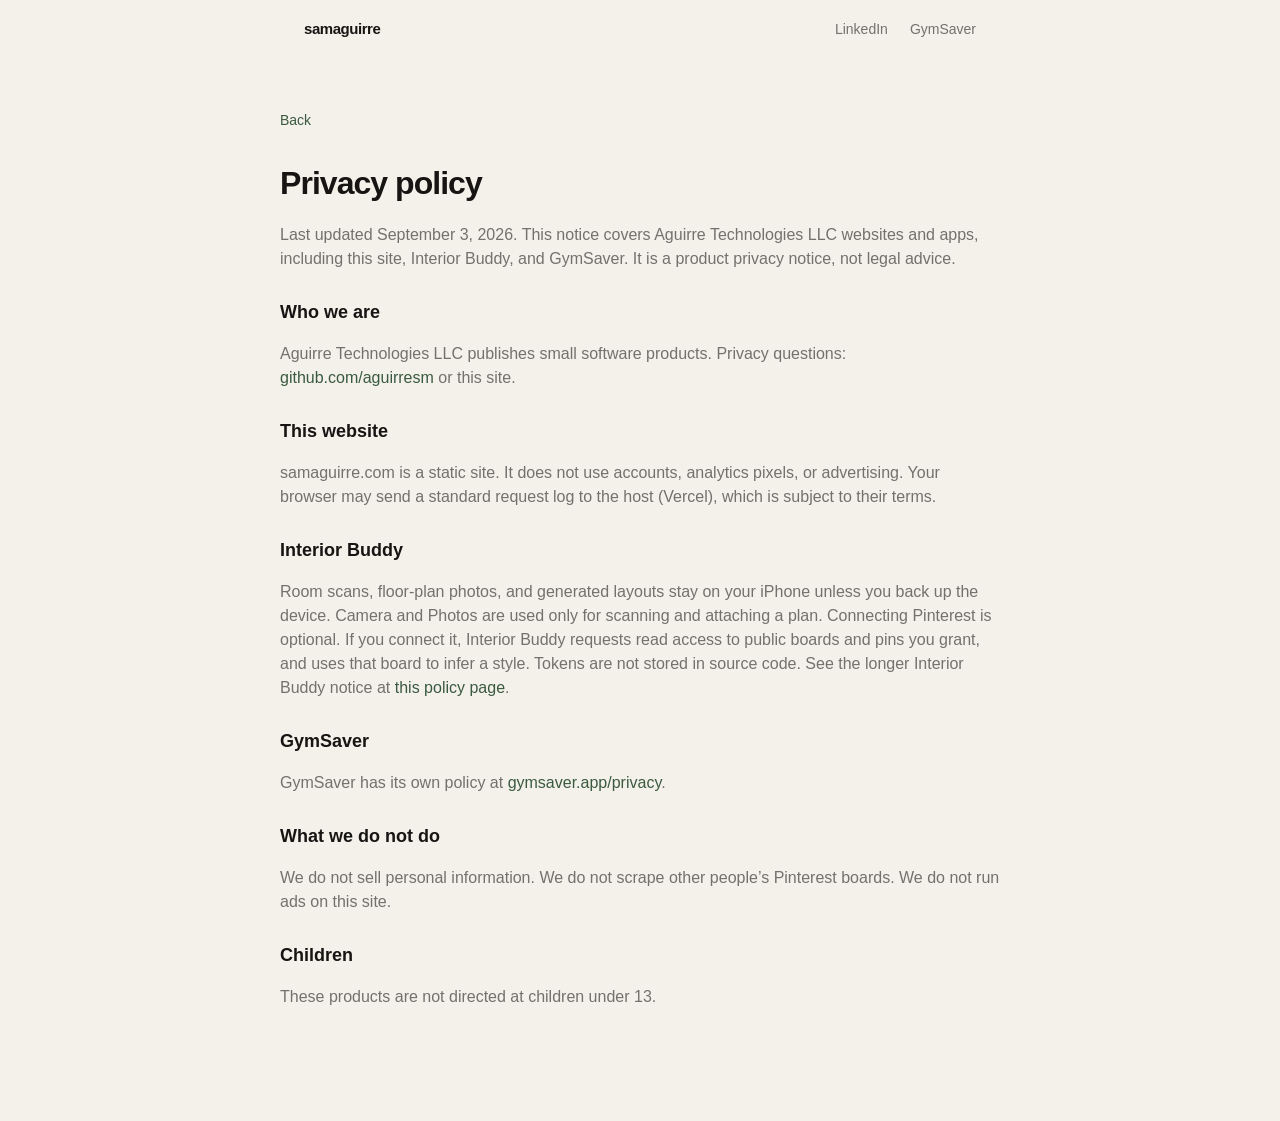
==== privacy.html @ 6a63ad79 "Replace the broken docs template with a live personal site. samaguirre.com was serving a crashing Ne" ====
<!DOCTYPE html>
<html lang="en">
<head>
<meta charset="UTF-8" />
<meta name="viewport" content="width=device-width, initial-scale=1" />
<title>Privacy · samaguirre</title>
<meta name="description" content="Privacy policy for Aguirre Technologies products, including Interior Buddy and GymSaver." />
<link rel="canonical" href="https://www.samaguirre.com/privacy" />
<link rel="icon" type="image/svg+xml" href="/favicon.svg" />
<link rel="stylesheet" href="/styles.css" />
</head>
<body>
<header class="nav" role="banner">
  <div class="nav-inner">
    <a href="/" class="brand">samaguirre</a>
    <nav class="nav-links" aria-label="Primary">
      <a href="https://www.linkedin.com/in/samuelmaguirre" rel="noopener noreferrer">LinkedIn</a>
      <a href="https://gymsaver.app">GymSaver</a>
    </nav>
  </div>
</header>
<main>
  <article class="legal container">
    <a class="legal-back" href="/">Back</a>
    <h1>Privacy policy</h1>
    <p>Last updated September 3, 2026. This notice covers Aguirre Technologies LLC websites and apps, including this site, Interior Buddy, and GymSaver. It is a product privacy notice, not legal advice.</p>

    <h2>Who we are</h2>
    <p>Aguirre Technologies LLC publishes small software products. Privacy questions: <a href="https://github.com/aguirresm">github.com/aguirresm</a> or this site.</p>

    <h2>This website</h2>
    <p>samaguirre.com is a static site. It does not use accounts, analytics pixels, or advertising. Your browser may send a standard request log to the host (Vercel), which is subject to their terms.</p>

    <h2>Interior Buddy</h2>
    <p>Room scans, floor-plan photos, and generated layouts stay on your iPhone unless you back up the device. Camera and Photos are used only for scanning and attaching a plan. Connecting Pinterest is optional. If you connect it, Interior Buddy requests read access to public boards and pins you grant, and uses that board to infer a style. Tokens are not stored in source code. See the longer Interior Buddy notice at <a href="https://aguirresm.github.io/interior-buddy-site/privacy.html">this policy page</a>.</p>

    <h2>GymSaver</h2>
    <p>GymSaver has its own policy at <a href="https://gymsaver.app/privacy">gymsaver.app/privacy</a>.</p>

    <h2>What we do not do</h2>
    <p>We do not sell personal information. We do not scrape other people’s Pinterest boards. We do not run ads on this site.</p>

    <h2>Children</h2>
    <p>These products are not directed at children under 13.</p>
  </article>
</main>
</body>
</html>
---- styles.css ----
:root {
  --ink: #161513;
  --muted: rgba(22, 21, 19, 0.58);
  --line: rgba(22, 21, 19, 0.12);
  --page: #f4f1ea;
  --surface: #faf8f3;
  --accent: #3a5a40;
}

@media (prefers-color-scheme: dark) {
  :root {
    --ink: #f3f0e8;
    --muted: rgba(243, 240, 232, 0.58);
    --line: rgba(243, 240, 232, 0.12);
    --page: #0b0b0a;
    --surface: #141412;
    --accent: #8fbf8a;
  }
}

* { box-sizing: border-box; }

html, body {
  margin: 0;
  padding: 0;
  background: var(--page);
  color: var(--ink);
  font-family: -apple-system, BlinkMacSystemFont, "SF Pro Text", "Helvetica Neue", Helvetica, Arial, sans-serif;
  -webkit-font-smoothing: antialiased;
  line-height: 1.5;
}

body {
  min-height: 100vh;
  display: flex;
  flex-direction: column;
}

main { flex: 1 0 auto; }

a {
  color: inherit;
  text-decoration: none;
}

.container {
  width: 100%;
  max-width: 720px;
  margin: 0 auto;
  padding: 0 24px;
}

.nav {
  position: sticky;
  top: 0;
  background: var(--page);
  border-bottom: 1px solid transparent;
}

.nav-inner {
  max-width: 720px;
  margin: 0 auto;
  padding: 18px 24px;
  display: flex;
  align-items: center;
  justify-content: space-between;
}

.brand {
  font-weight: 600;
  letter-spacing: -0.03em;
  font-size: 15px;
}

.nav-links {
  display: flex;
  gap: 22px;
  font-size: 14px;
  color: var(--muted);
}

.nav-links a:hover { color: var(--ink); }

.hero {
  display: flex;
  align-items: center;
  min-height: calc(100svh - 220px);
  padding: 72px 0 56px;
}

.hero .container {
  text-align: left;
}

.badge {
  display: inline-block;
  font-size: 12px;
  font-weight: 500;
  letter-spacing: 0.08em;
  text-transform: uppercase;
  color: var(--muted);
  margin-bottom: 22px;
}

.display {
  font-size: clamp(40px, 8vw, 72px);
  line-height: 1.05;
  letter-spacing: -0.045em;
  font-weight: 600;
  margin: 0 0 20px;
}

.accent { color: var(--accent); }

.lede {
  font-size: 18px;
  color: var(--muted);
  max-width: 36ch;
  margin: 0 0 32px;
}

.cta-row {
  display: flex;
  flex-wrap: wrap;
  gap: 12px;
}

.btn {
  display: inline-flex;
  align-items: center;
  padding: 12px 18px;
  background: var(--ink);
  color: var(--page);
  border-radius: 999px;
  font-size: 14px;
  font-weight: 600;
}

.btn-ghost {
  background: transparent;
  color: var(--ink);
  border: 1px solid var(--line);
}

.whisper {
  padding: 0 0 80px;
}

.whisper-kicker {
  font-size: 12px;
  letter-spacing: 0.1em;
  text-transform: uppercase;
  color: var(--muted);
  margin: 0 0 8px;
}

.whisper-body {
  font-size: 17px;
  color: var(--muted);
  max-width: 42ch;
  margin: 0;
}

.whisper-body a {
  color: var(--ink);
  border-bottom: 1px solid var(--line);
}

.footer {
  border-top: 1px solid var(--line);
  padding: 22px 0;
  font-size: 13px;
  color: var(--muted);
}

.footer-inner {
  display: flex;
  justify-content: space-between;
  gap: 16px;
  flex-wrap: wrap;
}

.footer nav {
  display: flex;
  gap: 18px;
}

.footer a:hover { color: var(--ink); }

.legal {
  padding: 48px 0 96px;
}

.legal h1 {
  font-size: 32px;
  letter-spacing: -0.03em;
  margin: 0 0 8px;
}

.legal h2 {
  font-size: 18px;
  margin: 28px 0 8px;
}

.legal p, .legal li {
  color: var(--muted);
}

.legal a {
  color: var(--accent);
}

.legal-back {
  display: inline-block;
  margin-bottom: 28px;
  color: var(--muted);
  font-size: 14px;
}
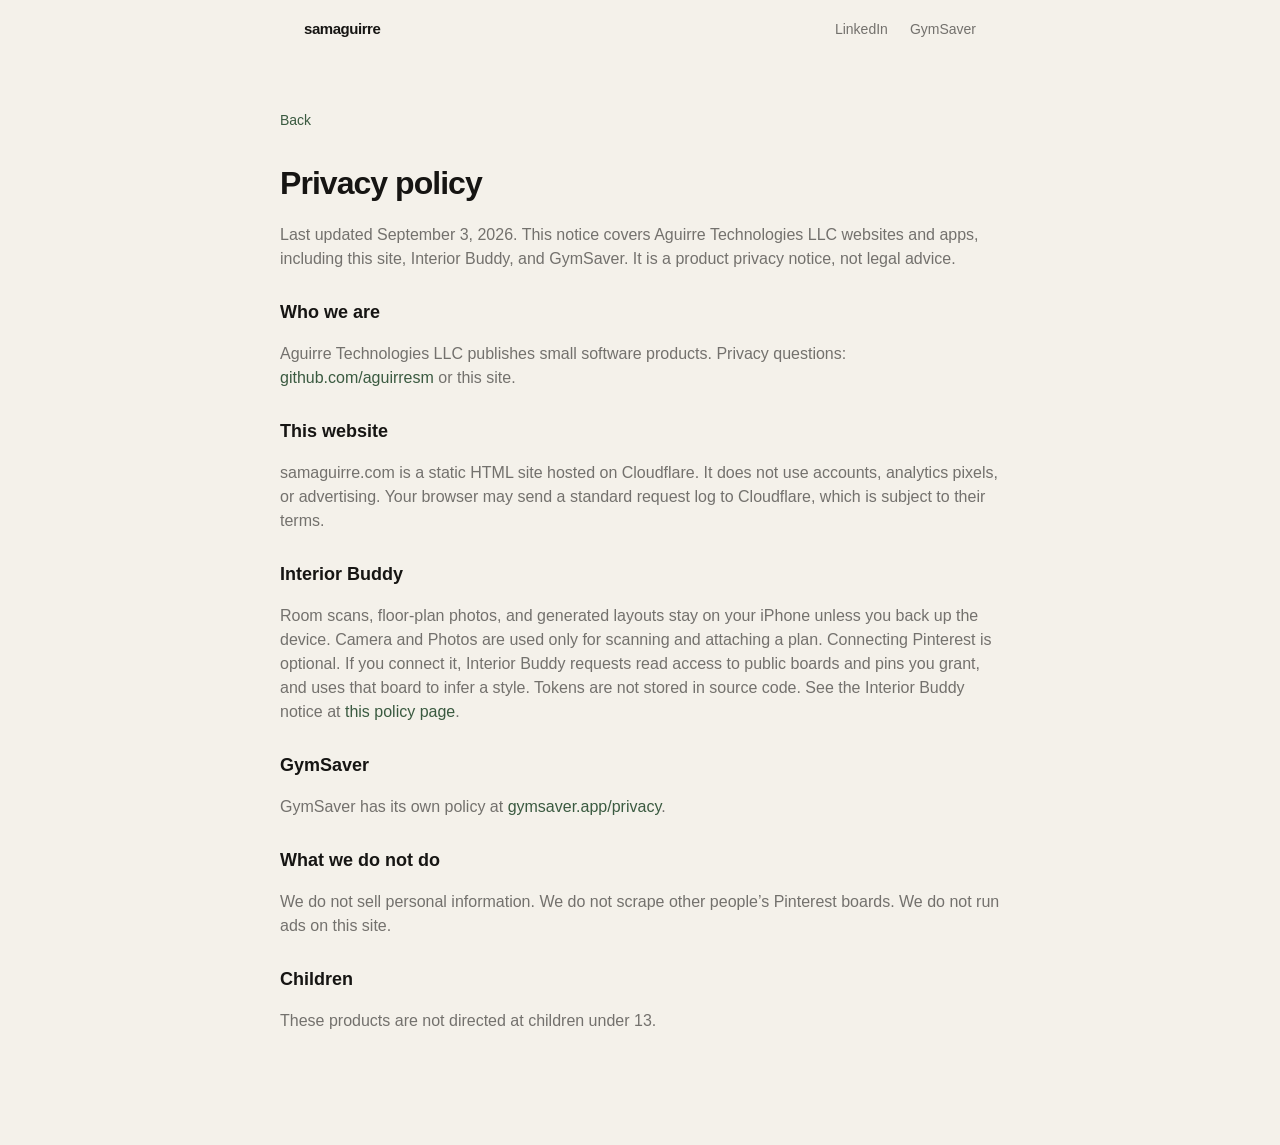
==== commit 54f9ee13: "Drop Vercel and publish the static site on GitHub Pages plus Cloudflare. Root-relative asset paths b" ====
--- a/privacy.html
+++ b/privacy.html
@@ -6,13 +6,13 @@
 <title>Privacy · samaguirre</title>
 <meta name="description" content="Privacy policy for Aguirre Technologies products, including Interior Buddy and GymSaver." />
 <link rel="canonical" href="https://www.samaguirre.com/privacy" />
-<link rel="icon" type="image/svg+xml" href="/favicon.svg" />
-<link rel="stylesheet" href="/styles.css" />
+<link rel="icon" type="image/svg+xml" href="favicon.svg" />
+<link rel="stylesheet" href="styles.css" />
 </head>
 <body>
 <header class="nav" role="banner">
   <div class="nav-inner">
-    <a href="/" class="brand">samaguirre</a>
+    <a href="index.html" class="brand">samaguirre</a>
     <nav class="nav-links" aria-label="Primary">
       <a href="https://www.linkedin.com/in/samuelmaguirre" rel="noopener noreferrer">LinkedIn</a>
       <a href="https://gymsaver.app">GymSaver</a>
@@ -21,7 +21,7 @@
 </header>
 <main>
   <article class="legal container">
-    <a class="legal-back" href="/">Back</a>
+    <a class="legal-back" href="index.html">Back</a>
     <h1>Privacy policy</h1>
     <p>Last updated September 3, 2026. This notice covers Aguirre Technologies LLC websites and apps, including this site, Interior Buddy, and GymSaver. It is a product privacy notice, not legal advice.</p>
 
@@ -29,10 +29,10 @@
     <p>Aguirre Technologies LLC publishes small software products. Privacy questions: <a href="https://github.com/aguirresm">github.com/aguirresm</a> or this site.</p>
 
     <h2>This website</h2>
-    <p>samaguirre.com is a static site. It does not use accounts, analytics pixels, or advertising. Your browser may send a standard request log to the host (Vercel), which is subject to their terms.</p>
+    <p>samaguirre.com is a static HTML site hosted on Cloudflare. It does not use accounts, analytics pixels, or advertising. Your browser may send a standard request log to Cloudflare, which is subject to their terms.</p>
 
     <h2>Interior Buddy</h2>
-    <p>Room scans, floor-plan photos, and generated layouts stay on your iPhone unless you back up the device. Camera and Photos are used only for scanning and attaching a plan. Connecting Pinterest is optional. If you connect it, Interior Buddy requests read access to public boards and pins you grant, and uses that board to infer a style. Tokens are not stored in source code. See the longer Interior Buddy notice at <a href="https://aguirresm.github.io/interior-buddy-site/privacy.html">this policy page</a>.</p>
+    <p>Room scans, floor-plan photos, and generated layouts stay on your iPhone unless you back up the device. Camera and Photos are used only for scanning and attaching a plan. Connecting Pinterest is optional. If you connect it, Interior Buddy requests read access to public boards and pins you grant, and uses that board to infer a style. Tokens are not stored in source code. See the Interior Buddy notice at <a href="https://aguirresm.github.io/interior-buddy-site/privacy.html">this policy page</a>.</p>
 
     <h2>GymSaver</h2>
     <p>GymSaver has its own policy at <a href="https://gymsaver.app/privacy">gymsaver.app/privacy</a>.</p>
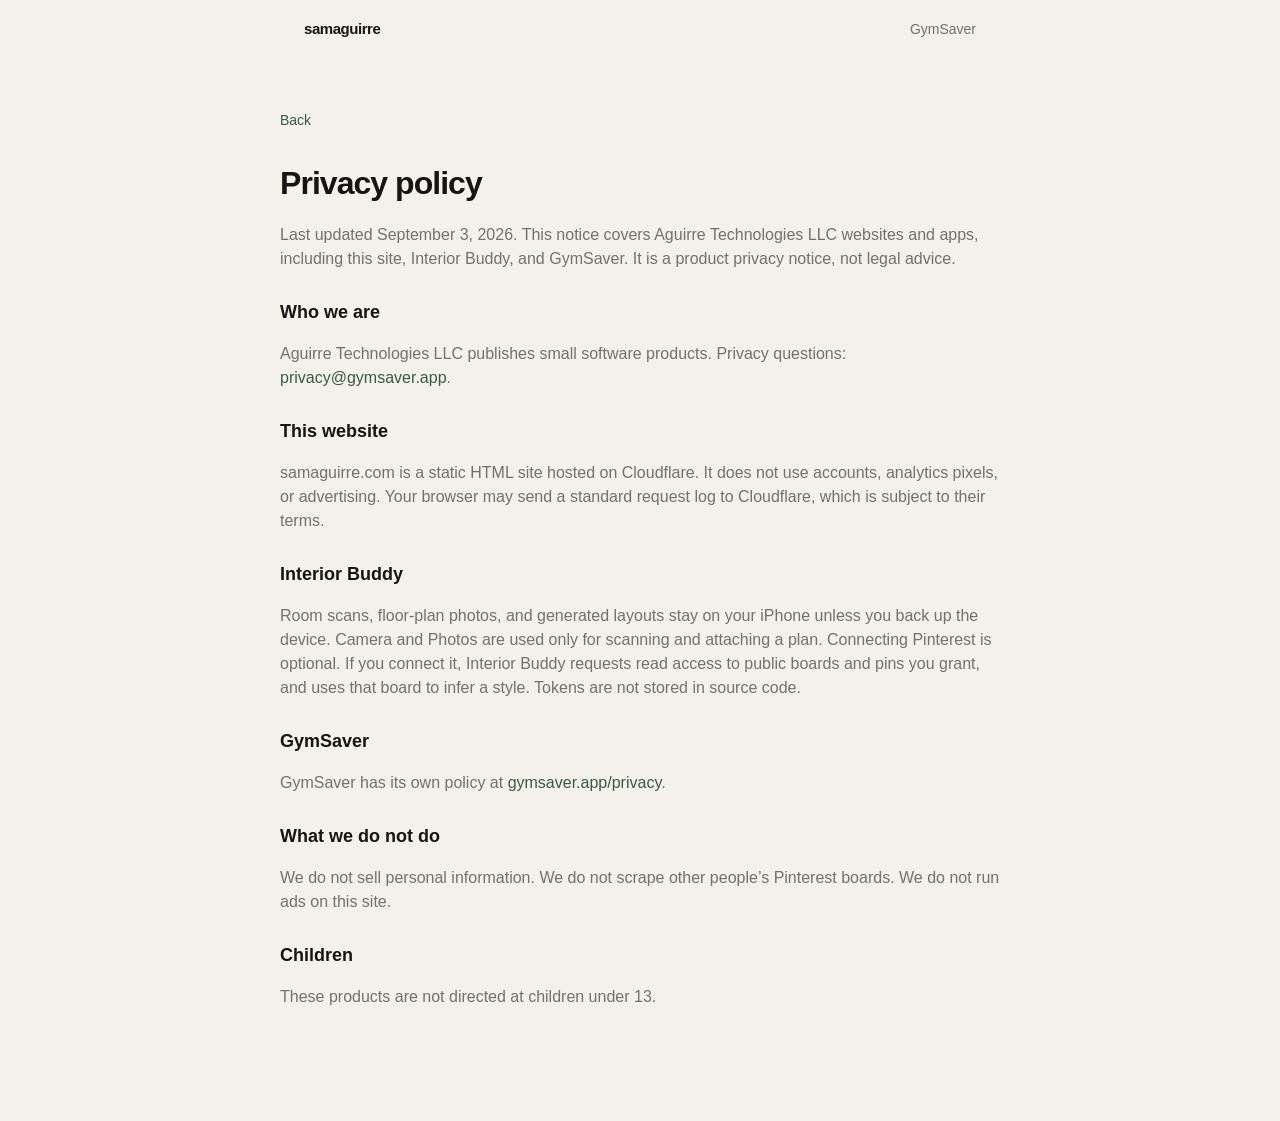
==== commit 70a76471: "Remove Interior Buddy, GitHub, and LinkedIn links from the site." ====
--- a/privacy.html
+++ b/privacy.html
@@ -14,7 +14,6 @@
   <div class="nav-inner">
     <a href="index.html" class="brand">samaguirre</a>
     <nav class="nav-links" aria-label="Primary">
-      <a href="https://www.linkedin.com/in/samuelmaguirre" rel="noopener noreferrer">LinkedIn</a>
       <a href="https://gymsaver.app">GymSaver</a>
     </nav>
   </div>
@@ -26,13 +25,13 @@
     <p>Last updated September 3, 2026. This notice covers Aguirre Technologies LLC websites and apps, including this site, Interior Buddy, and GymSaver. It is a product privacy notice, not legal advice.</p>
 
     <h2>Who we are</h2>
-    <p>Aguirre Technologies LLC publishes small software products. Privacy questions: <a href="https://github.com/aguirresm">github.com/aguirresm</a> or this site.</p>
+    <p>Aguirre Technologies LLC publishes small software products. Privacy questions: <a href="mailto:privacy@gymsaver.app">privacy@gymsaver.app</a>.</p>
 
     <h2>This website</h2>
     <p>samaguirre.com is a static HTML site hosted on Cloudflare. It does not use accounts, analytics pixels, or advertising. Your browser may send a standard request log to Cloudflare, which is subject to their terms.</p>
 
     <h2>Interior Buddy</h2>
-    <p>Room scans, floor-plan photos, and generated layouts stay on your iPhone unless you back up the device. Camera and Photos are used only for scanning and attaching a plan. Connecting Pinterest is optional. If you connect it, Interior Buddy requests read access to public boards and pins you grant, and uses that board to infer a style. Tokens are not stored in source code. See the Interior Buddy notice at <a href="https://aguirresm.github.io/interior-buddy-site/privacy.html">this policy page</a>.</p>
+    <p>Room scans, floor-plan photos, and generated layouts stay on your iPhone unless you back up the device. Camera and Photos are used only for scanning and attaching a plan. Connecting Pinterest is optional. If you connect it, Interior Buddy requests read access to public boards and pins you grant, and uses that board to infer a style. Tokens are not stored in source code.</p>
 
     <h2>GymSaver</h2>
     <p>GymSaver has its own policy at <a href="https://gymsaver.app/privacy">gymsaver.app/privacy</a>.</p>
--- a/styles.css
+++ b/styles.css
@@ -81,90 +81,81 @@
 
 .nav-links a:hover { color: var(--ink); }
 
-.hero {
+.index {
+  flex: 1 0 auto;
   display: flex;
   align-items: center;
-  min-height: calc(100svh - 220px);
-  padding: 72px 0 56px;
-}
-
-.hero .container {
-  text-align: left;
-}
-
-.badge {
-  display: inline-block;
-  font-size: 12px;
-  font-weight: 500;
-  letter-spacing: 0.08em;
-  text-transform: uppercase;
-  color: var(--muted);
-  margin-bottom: 22px;
-}
-
-.display {
-  font-size: clamp(40px, 8vw, 72px);
-  line-height: 1.05;
-  letter-spacing: -0.045em;
+  padding: 80px 0;
+}
+
+.me {
+  margin-bottom: 44px;
+}
+
+.name {
+  font-size: 22px;
   font-weight: 600;
-  margin: 0 0 20px;
-}
-
-.accent { color: var(--accent); }
-
-.lede {
-  font-size: 18px;
-  color: var(--muted);
-  max-width: 36ch;
-  margin: 0 0 32px;
-}
-
-.cta-row {
-  display: flex;
-  flex-wrap: wrap;
+  letter-spacing: -0.02em;
+  margin: 0;
+}
+
+.org {
+  font-size: 14px;
+  color: var(--muted);
+  margin: 4px 0 0;
+}
+
+.projects {
+  display: flex;
+  flex-direction: column;
+  gap: 14px;
+}
+
+.projects a {
+  display: inline-flex;
+  align-items: baseline;
   gap: 12px;
-}
-
-.btn {
-  display: inline-flex;
-  align-items: center;
-  padding: 12px 18px;
-  background: var(--ink);
-  color: var(--page);
-  border-radius: 999px;
-  font-size: 14px;
+  width: fit-content;
+  color: var(--ink);
+  font-size: clamp(30px, 6vw, 44px);
+  letter-spacing: -0.035em;
   font-weight: 600;
-}
-
-.btn-ghost {
-  background: transparent;
+  line-height: 1.1;
+}
+
+.projects a .arrow {
+  font-size: 0.5em;
+  color: var(--muted);
+  transition: transform 0.15s ease, color 0.15s ease;
+}
+
+.projects a:hover {
+  color: var(--accent);
+}
+
+.projects a:hover .arrow {
+  transform: translate(3px, -3px);
+  color: var(--accent);
+}
+
+.social {
+  display: flex;
+  gap: 22px;
+  margin-top: 40px;
+  font-size: 15px;
+  color: var(--muted);
+}
+
+.social a {
+  color: var(--muted);
+  border-bottom: 1px solid transparent;
+}
+
+.social a:hover {
   color: var(--ink);
-  border: 1px solid var(--line);
-}
-
-.whisper {
-  padding: 0 0 80px;
-}
-
-.whisper-kicker {
-  font-size: 12px;
-  letter-spacing: 0.1em;
-  text-transform: uppercase;
-  color: var(--muted);
-  margin: 0 0 8px;
-}
-
-.whisper-body {
-  font-size: 17px;
-  color: var(--muted);
-  max-width: 42ch;
-  margin: 0;
-}
-
-.whisper-body a {
-  color: var(--ink);
-  border-bottom: 1px solid var(--line);
-}
+  border-bottom-color: var(--line);
+}
+
 
 .footer {
   border-top: 1px solid var(--line);
